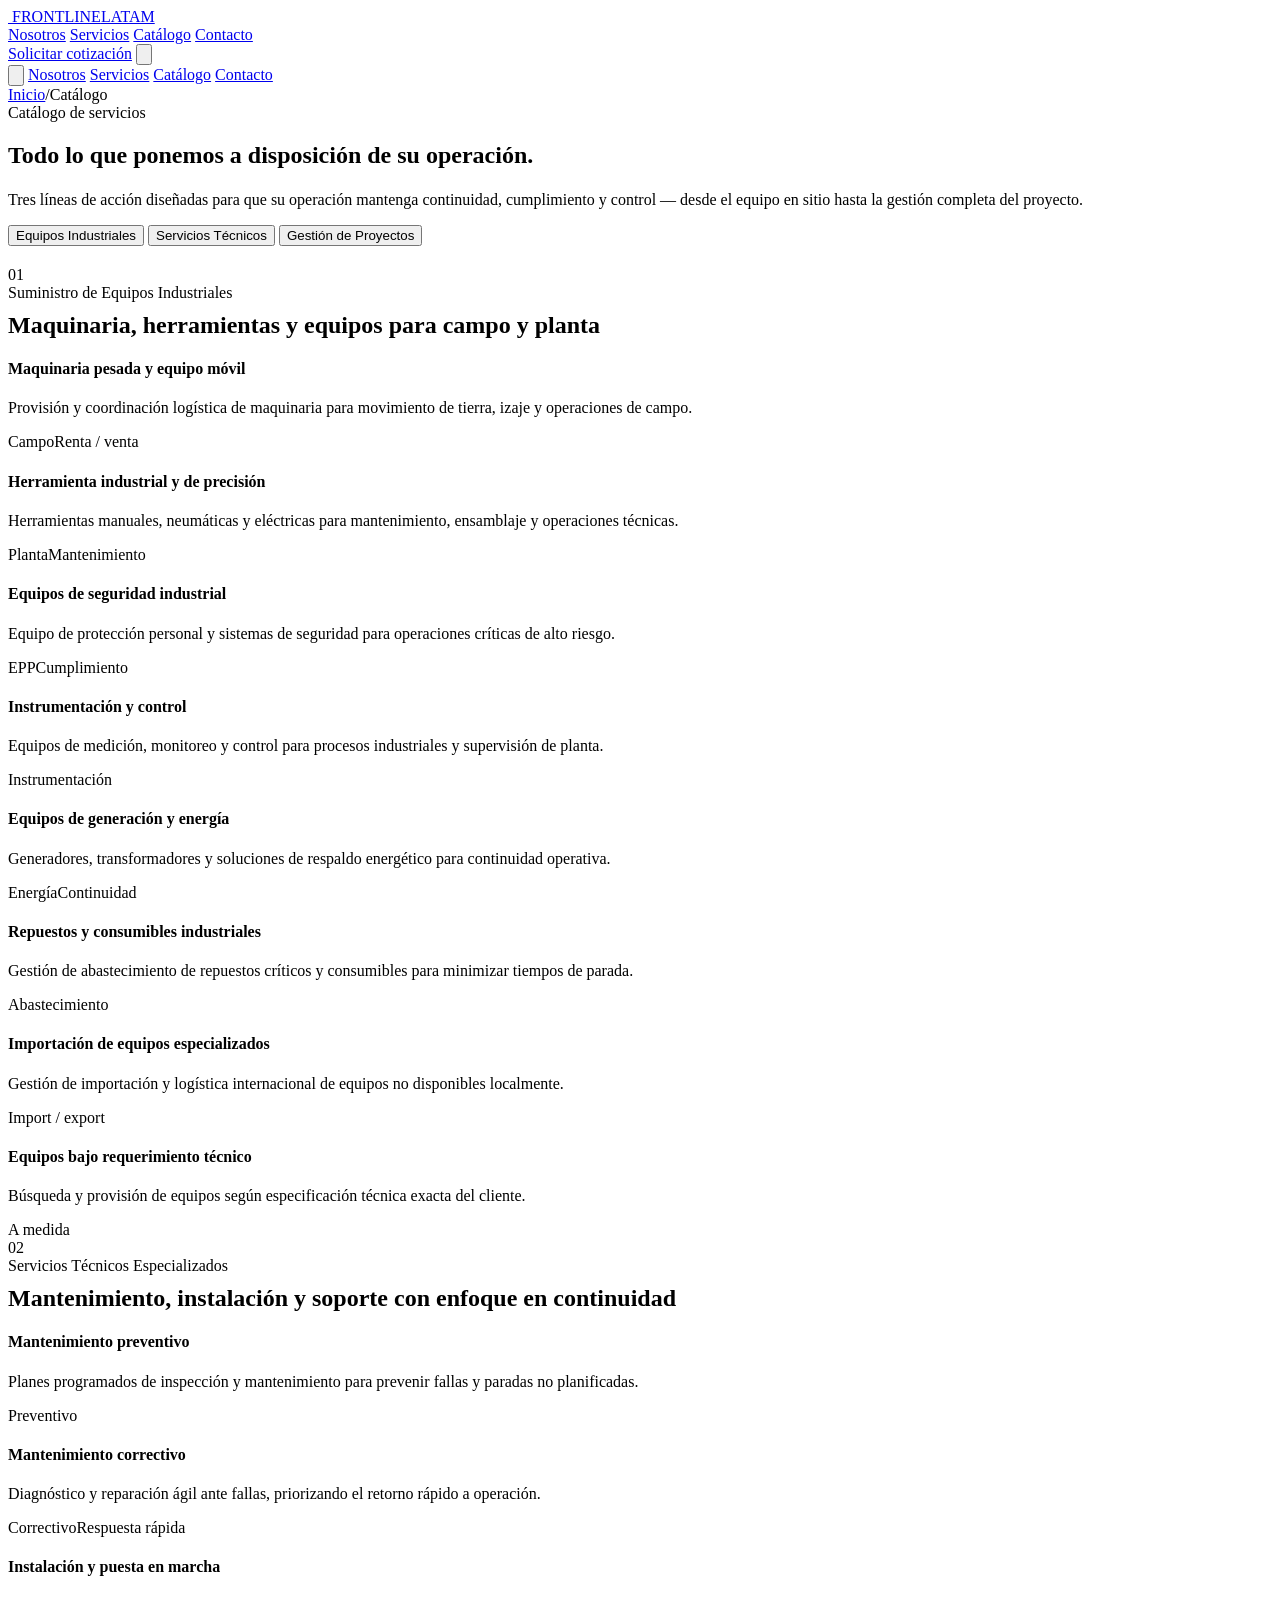
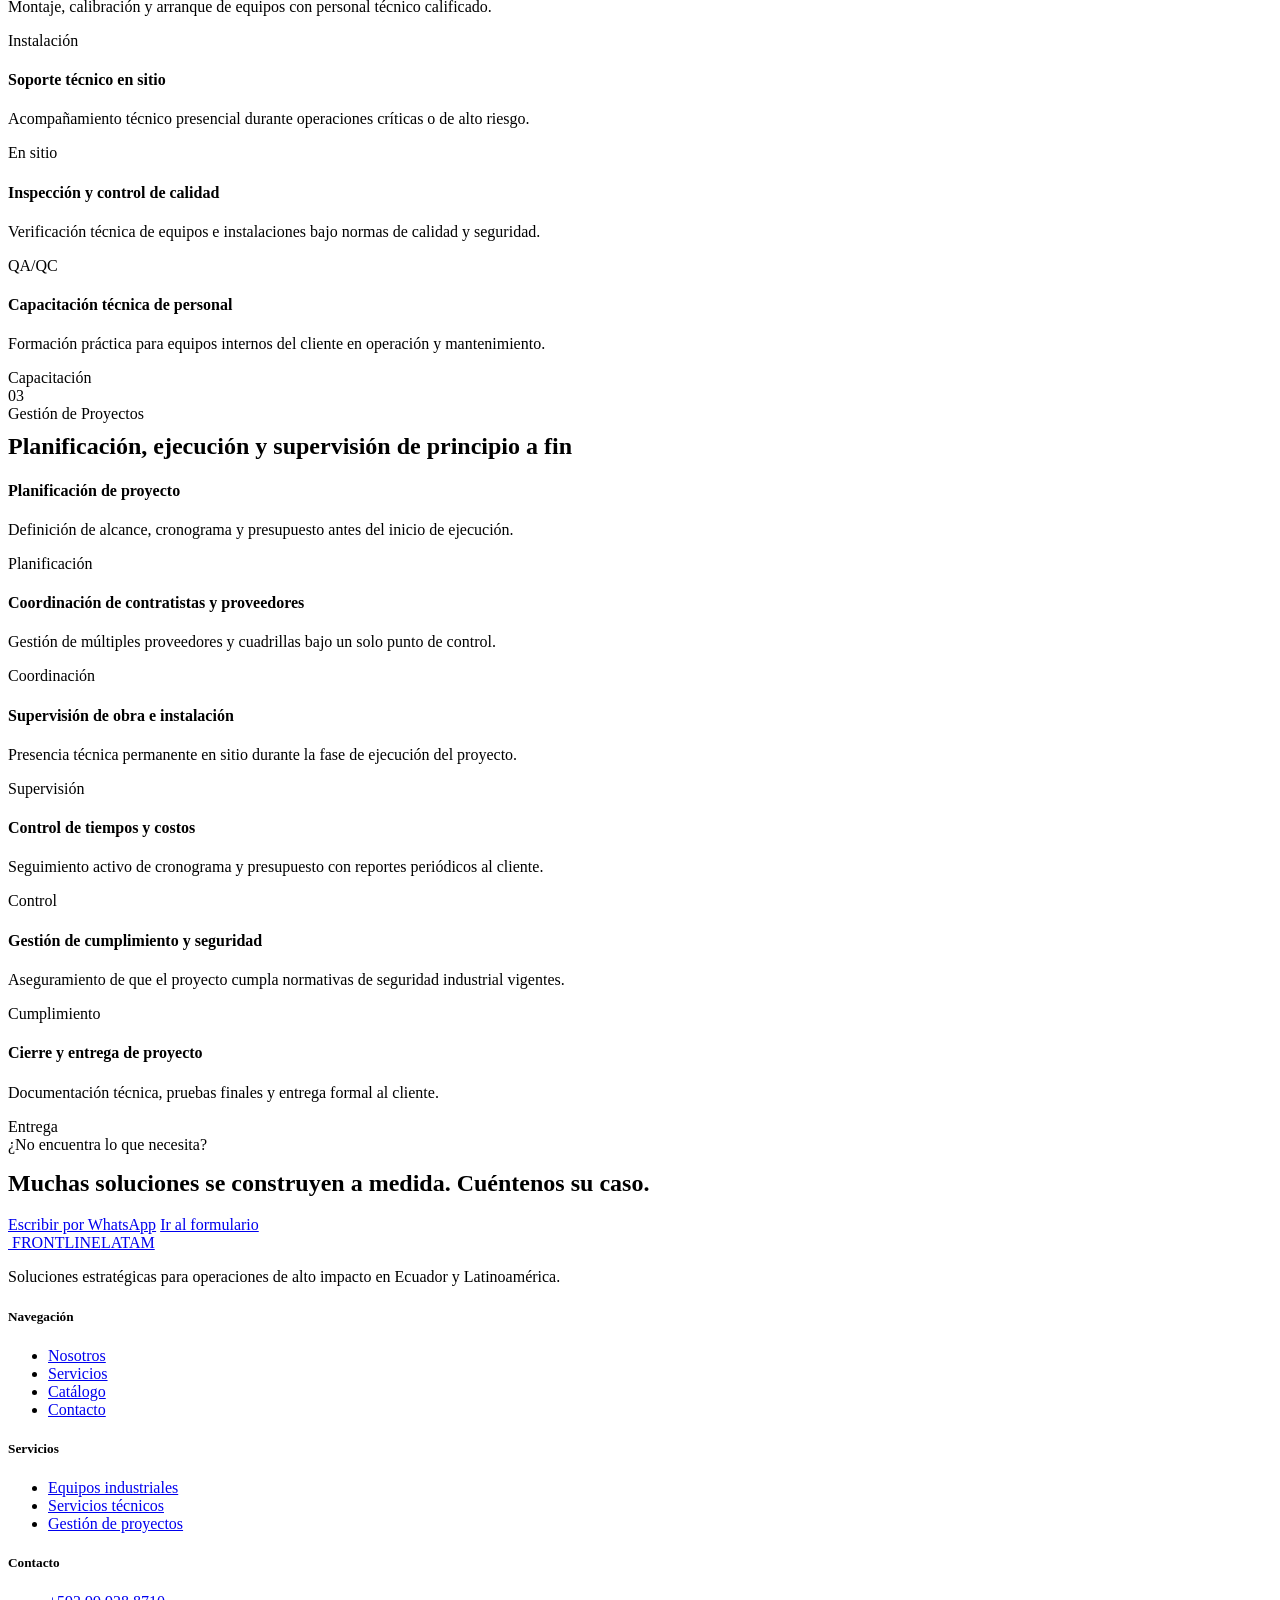
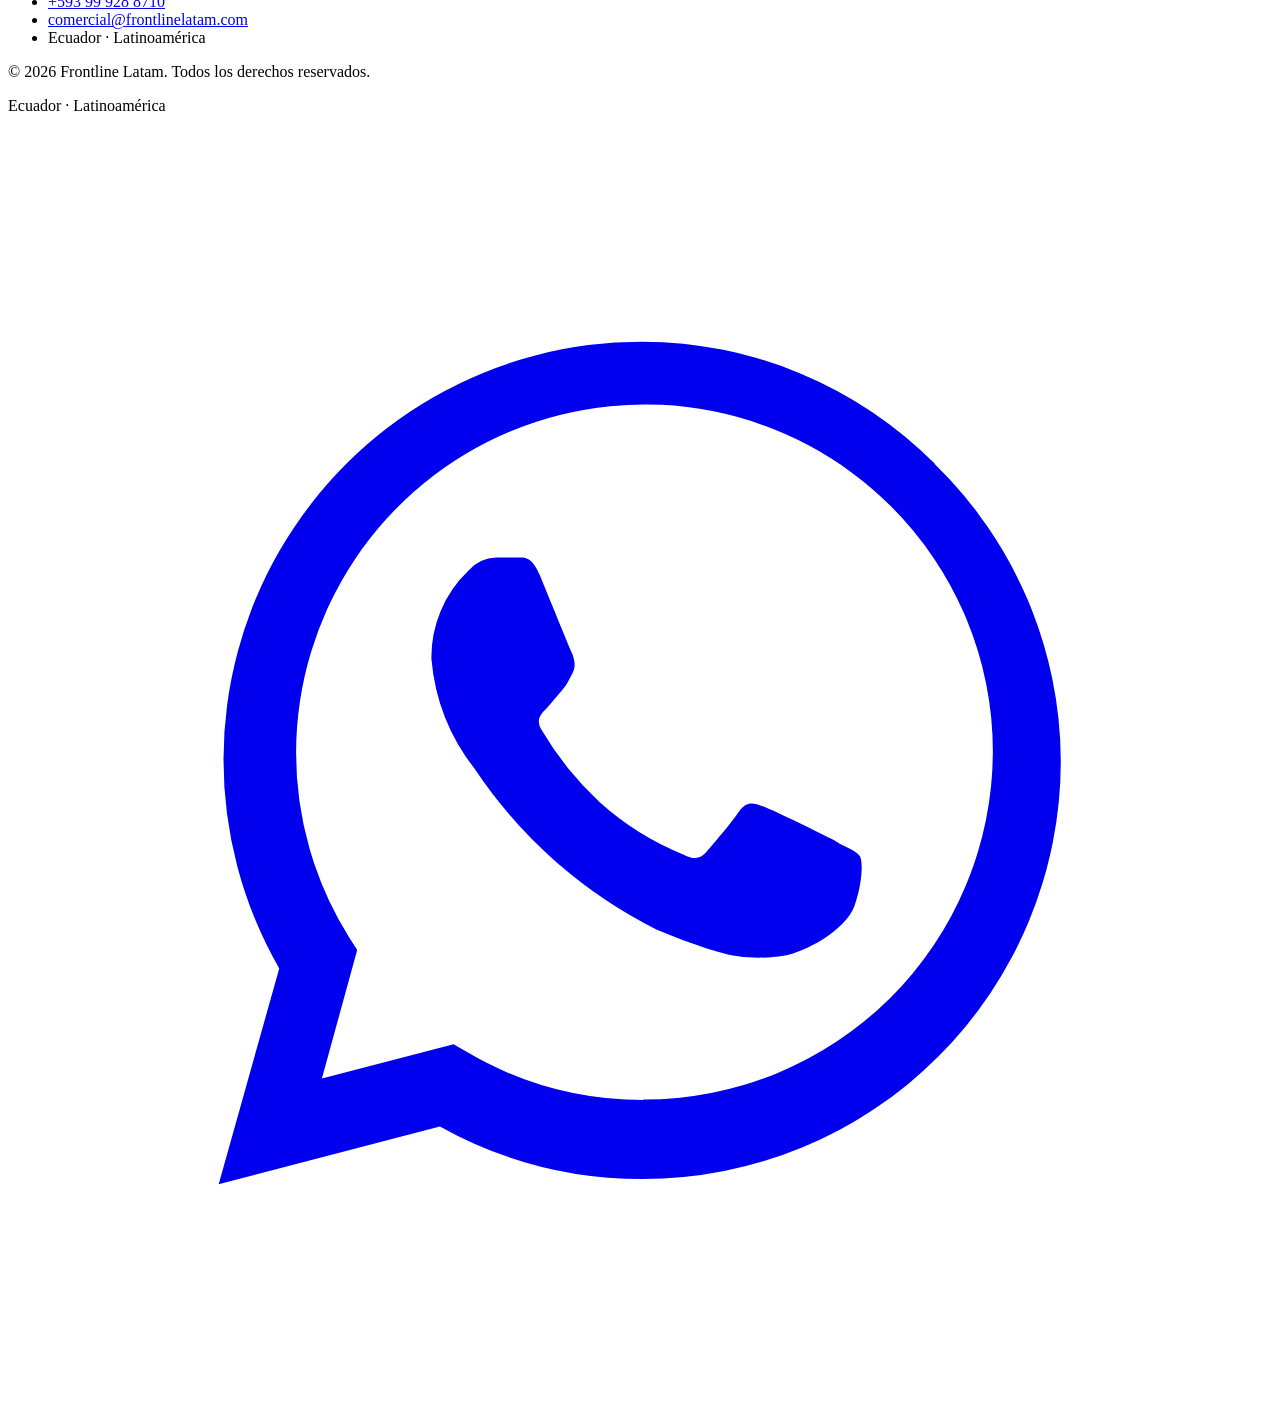
==== catalogo.html @ fc051967 "Add files via upload" ====
<!DOCTYPE html>
<html lang="es">
<head>
<meta charset="UTF-8">
<meta name="viewport" content="width=device-width, initial-scale=1.0">
<title>Catálogo de Servicios | Frontline Latam</title>
<meta name="description" content="Catálogo completo de Frontline Latam: suministro de equipos industriales, servicios técnicos especializados y gestión de proyectos en Ecuador y Latinoamérica.">
<link rel="icon" type="image/png" sizes="32x32" href="assets/favicon-32.png">
<link rel="icon" type="image/png" sizes="192x192" href="assets/favicon-192.png">
<link rel="apple-touch-icon" href="assets/favicon-180.png">
<link rel="stylesheet" href="css/style.css">
</head>
<body>

<!-- Header -->
<header class="site-header">
  <div class="container">
    <a href="index.html" class="brand">
      <img src="assets/icon-transparent.png" alt="">
      <span class="brand-text"><span class="b-gold">FRONTLINE</span><span class="b-white">LATAM</span></span>
    </a>
    <nav class="main-nav">
      <a href="index.html#nosotros">Nosotros</a>
      <a href="index.html#servicios">Servicios</a>
      <a href="catalogo.html" class="active">Catálogo</a>
      <a href="index.html#contacto">Contacto</a>
    </nav>
    <div class="nav-actions">
      <a href="index.html#contacto" class="btn btn-primary btn-sm">Solicitar cotización</a>
      <button class="nav-toggle" aria-label="Abrir menú">
        <svg viewBox="0 0 24 24" fill="none" stroke="currentColor" stroke-width="2"><path d="M4 6h16M4 12h16M4 18h16"/></svg>
      </button>
    </div>
  </div>
</header>

<div class="mobile-nav">
  <button class="mobile-nav-close" aria-label="Cerrar menú">
    <svg viewBox="0 0 24 24" fill="none" stroke="currentColor" stroke-width="2"><path d="M6 6l12 12M18 6L6 18"/></svg>
  </button>
  <a href="index.html#nosotros">Nosotros</a>
  <a href="index.html#servicios">Servicios</a>
  <a href="catalogo.html">Catálogo</a>
  <a href="index.html#contacto">Contacto</a>
</div>

<!-- Page header -->
<section class="page-header">
  <div class="container">
    <div class="breadcrumb"><a href="index.html">Inicio</a><span>/</span><span>Catálogo</span></div>
    <span class="eyebrow">Catálogo de servicios</span>
    <h1>Todo lo que ponemos a disposición de su operación.</h1>
    <p class="lede" style="margin-top:22px;">Tres líneas de acción diseñadas para que su operación mantenga continuidad, cumplimiento y control — desde el equipo en sitio hasta la gestión completa del proyecto.</p>
  </div>
</section>

<div class="container">
  <div class="filter-bar">
    <button class="filter-chip active" data-target="#equipos">Equipos Industriales</button>
    <button class="filter-chip" data-target="#servicios-tecnicos">Servicios Técnicos</button>
    <button class="filter-chip" data-target="#proyectos">Gestión de Proyectos</button>
  </div>
</div>

<!-- Equipos -->
<section class="section" id="equipos" style="padding-top:20px;">
  <div class="container">
    <div class="catalogue-block">
      <div class="catalogue-block-head reveal">
        <span class="cb-num">01</span>
        <div>
          <span class="eyebrow">Suministro de Equipos Industriales</span>
          <h2 style="margin-top:10px;">Maquinaria, herramientas y equipos para campo y planta</h2>
        </div>
      </div>

      <div class="catalogue-grid reveal">
        <div class="cat-item">
          <h4>Maquinaria pesada y equipo móvil</h4>
          <p>Provisión y coordinación logística de maquinaria para movimiento de tierra, izaje y operaciones de campo.</p>
          <div class="tags"><span class="tag">Campo</span><span class="tag">Renta / venta</span></div>
        </div>
        <div class="cat-item">
          <h4>Herramienta industrial y de precisión</h4>
          <p>Herramientas manuales, neumáticas y eléctricas para mantenimiento, ensamblaje y operaciones técnicas.</p>
          <div class="tags"><span class="tag">Planta</span><span class="tag">Mantenimiento</span></div>
        </div>
        <div class="cat-item">
          <h4>Equipos de seguridad industrial</h4>
          <p>Equipo de protección personal y sistemas de seguridad para operaciones críticas de alto riesgo.</p>
          <div class="tags"><span class="tag">EPP</span><span class="tag">Cumplimiento</span></div>
        </div>
        <div class="cat-item">
          <h4>Instrumentación y control</h4>
          <p>Equipos de medición, monitoreo y control para procesos industriales y supervisión de planta.</p>
          <div class="tags"><span class="tag">Instrumentación</span></div>
        </div>
        <div class="cat-item">
          <h4>Equipos de generación y energía</h4>
          <p>Generadores, transformadores y soluciones de respaldo energético para continuidad operativa.</p>
          <div class="tags"><span class="tag">Energía</span><span class="tag">Continuidad</span></div>
        </div>
        <div class="cat-item">
          <h4>Repuestos y consumibles industriales</h4>
          <p>Gestión de abastecimiento de repuestos críticos y consumibles para minimizar tiempos de parada.</p>
          <div class="tags"><span class="tag">Abastecimiento</span></div>
        </div>
        <div class="cat-item">
          <h4>Importación de equipos especializados</h4>
          <p>Gestión de importación y logística internacional de equipos no disponibles localmente.</p>
          <div class="tags"><span class="tag">Import / export</span></div>
        </div>
        <div class="cat-item">
          <h4>Equipos bajo requerimiento técnico</h4>
          <p>Búsqueda y provisión de equipos según especificación técnica exacta del cliente.</p>
          <div class="tags"><span class="tag">A medida</span></div>
        </div>
      </div>
    </div>

    <!-- Servicios técnicos -->
    <div class="catalogue-block" id="servicios-tecnicos">
      <div class="catalogue-block-head reveal">
        <span class="cb-num">02</span>
        <div>
          <span class="eyebrow">Servicios Técnicos Especializados</span>
          <h2 style="margin-top:10px;">Mantenimiento, instalación y soporte con enfoque en continuidad</h2>
        </div>
      </div>

      <div class="catalogue-grid reveal">
        <div class="cat-item">
          <h4>Mantenimiento preventivo</h4>
          <p>Planes programados de inspección y mantenimiento para prevenir fallas y paradas no planificadas.</p>
          <div class="tags"><span class="tag">Preventivo</span></div>
        </div>
        <div class="cat-item">
          <h4>Mantenimiento correctivo</h4>
          <p>Diagnóstico y reparación ágil ante fallas, priorizando el retorno rápido a operación.</p>
          <div class="tags"><span class="tag">Correctivo</span><span class="tag">Respuesta rápida</span></div>
        </div>
        <div class="cat-item">
          <h4>Instalación y puesta en marcha</h4>
          <p>Montaje, calibración y arranque de equipos con personal técnico calificado.</p>
          <div class="tags"><span class="tag">Instalación</span></div>
        </div>
        <div class="cat-item">
          <h4>Soporte técnico en sitio</h4>
          <p>Acompañamiento técnico presencial durante operaciones críticas o de alto riesgo.</p>
          <div class="tags"><span class="tag">En sitio</span></div>
        </div>
        <div class="cat-item">
          <h4>Inspección y control de calidad</h4>
          <p>Verificación técnica de equipos e instalaciones bajo normas de calidad y seguridad.</p>
          <div class="tags"><span class="tag">QA/QC</span></div>
        </div>
        <div class="cat-item">
          <h4>Capacitación técnica de personal</h4>
          <p>Formación práctica para equipos internos del cliente en operación y mantenimiento.</p>
          <div class="tags"><span class="tag">Capacitación</span></div>
        </div>
      </div>
    </div>

    <!-- Gestión de proyectos -->
    <div class="catalogue-block" id="proyectos">
      <div class="catalogue-block-head reveal">
        <span class="cb-num">03</span>
        <div>
          <span class="eyebrow">Gestión de Proyectos</span>
          <h2 style="margin-top:10px;">Planificación, ejecución y supervisión de principio a fin</h2>
        </div>
      </div>

      <div class="catalogue-grid reveal">
        <div class="cat-item">
          <h4>Planificación de proyecto</h4>
          <p>Definición de alcance, cronograma y presupuesto antes del inicio de ejecución.</p>
          <div class="tags"><span class="tag">Planificación</span></div>
        </div>
        <div class="cat-item">
          <h4>Coordinación de contratistas y proveedores</h4>
          <p>Gestión de múltiples proveedores y cuadrillas bajo un solo punto de control.</p>
          <div class="tags"><span class="tag">Coordinación</span></div>
        </div>
        <div class="cat-item">
          <h4>Supervisión de obra e instalación</h4>
          <p>Presencia técnica permanente en sitio durante la fase de ejecución del proyecto.</p>
          <div class="tags"><span class="tag">Supervisión</span></div>
        </div>
        <div class="cat-item">
          <h4>Control de tiempos y costos</h4>
          <p>Seguimiento activo de cronograma y presupuesto con reportes periódicos al cliente.</p>
          <div class="tags"><span class="tag">Control</span></div>
        </div>
        <div class="cat-item">
          <h4>Gestión de cumplimiento y seguridad</h4>
          <p>Aseguramiento de que el proyecto cumpla normativas de seguridad industrial vigentes.</p>
          <div class="tags"><span class="tag">Cumplimiento</span></div>
        </div>
        <div class="cat-item">
          <h4>Cierre y entrega de proyecto</h4>
          <p>Documentación técnica, pruebas finales y entrega formal al cliente.</p>
          <div class="tags"><span class="tag">Entrega</span></div>
        </div>
      </div>
    </div>

  </div>
</section>

<!-- CTA band -->
<section class="cta-band">
  <div class="container cta-band-inner reveal">
    <div>
      <span class="eyebrow">¿No encuentra lo que necesita?</span>
      <h2 style="margin-top:16px;">Muchas soluciones se construyen a medida. Cuéntenos su caso.</h2>
    </div>
    <div class="cta-actions">
      <a href="https://wa.me/593999288710" target="_blank" class="btn btn-primary">Escribir por WhatsApp</a>
      <a href="index.html#contacto" class="btn btn-ghost">Ir al formulario</a>
    </div>
  </div>
</section>

<!-- Footer -->
<footer class="site-footer">
  <div class="container">
    <div class="footer-top">
      <div class="footer-brand">
        <a href="index.html" class="brand">
          <img src="assets/icon-transparent.png" alt="">
          <span class="brand-text"><span class="b-gold">FRONTLINE</span><span class="b-white">LATAM</span></span>
        </a>
        <p>Soluciones estratégicas para operaciones de alto impacto en Ecuador y Latinoamérica.</p>
      </div>
      <div class="footer-col">
        <h5>Navegación</h5>
        <ul>
          <li><a href="index.html#nosotros">Nosotros</a></li>
          <li><a href="index.html#servicios">Servicios</a></li>
          <li><a href="catalogo.html">Catálogo</a></li>
          <li><a href="index.html#contacto">Contacto</a></li>
        </ul>
      </div>
      <div class="footer-col">
        <h5>Servicios</h5>
        <ul>
          <li><a href="catalogo.html#equipos">Equipos industriales</a></li>
          <li><a href="catalogo.html#servicios-tecnicos">Servicios técnicos</a></li>
          <li><a href="catalogo.html#proyectos">Gestión de proyectos</a></li>
        </ul>
      </div>
      <div class="footer-col">
        <h5>Contacto</h5>
        <ul>
          <li><a href="https://wa.me/593999288710" target="_blank">+593 99 928 8710</a></li>
          <li><a href="mailto:comercial@frontlinelatam.com">comercial@frontlinelatam.com</a></li>
          <li><span style="color:var(--ink-mute)">Ecuador · Latinoamérica</span></li>
        </ul>
      </div>
    </div>
    <div class="footer-bottom">
      <p>© <span id="year"></span> Frontline Latam. Todos los derechos reservados.</p>
      <p>Ecuador · Latinoamérica</p>
    </div>
  </div>
</footer>

<a href="https://wa.me/593999288710" target="_blank" class="wa-float" aria-label="Escribir por WhatsApp">
  <svg viewBox="0 0 24 24" fill="currentColor"><path d="M17.6 6.32A7.85 7.85 0 0012.05 4a7.94 7.94 0 00-6.9 11.9L4 20l4.2-1.1a7.9 7.9 0 003.85 1h0a7.94 7.94 0 007.94-7.94 7.9 7.9 0 00-2.4-5.64zM12.06 18.4h0a6.6 6.6 0 01-3.36-.92l-.24-.14-2.5.65.67-2.44-.16-.25a6.6 6.6 0 01-1-3.5 6.62 6.62 0 0111.29-4.68 6.58 6.58 0 011.94 4.67 6.62 6.62 0 01-6.64 6.6zm3.62-4.94c-.2-.1-1.17-.58-1.35-.64-.18-.07-.31-.1-.45.1-.13.2-.51.64-.62.77-.11.13-.23.15-.43.05a5.4 5.4 0 01-1.6-1 6 6 0 01-1.1-1.37c-.12-.2 0-.31.09-.4.09-.1.2-.23.3-.35.1-.12.13-.2.2-.33.07-.13.03-.25 0-.35-.05-.1-.45-1.09-.62-1.5-.16-.4-.33-.34-.45-.34h-.38a.74.74 0 00-.53.25 2.26 2.26 0 00-.7 1.68 3.93 3.93 0 00.82 2.08 9 9 0 003.45 3.05c.48.2.86.33 1.15.42.48.15.92.13 1.27.08.39-.06 1.17-.48 1.34-.94.16-.46.16-.85.11-.94-.05-.09-.18-.14-.38-.24z"/></svg>
</a>

<script src="js/main.js"></script>
<script>document.getElementById('year').textContent = new Date().getFullYear();</script>
</body>
</html>
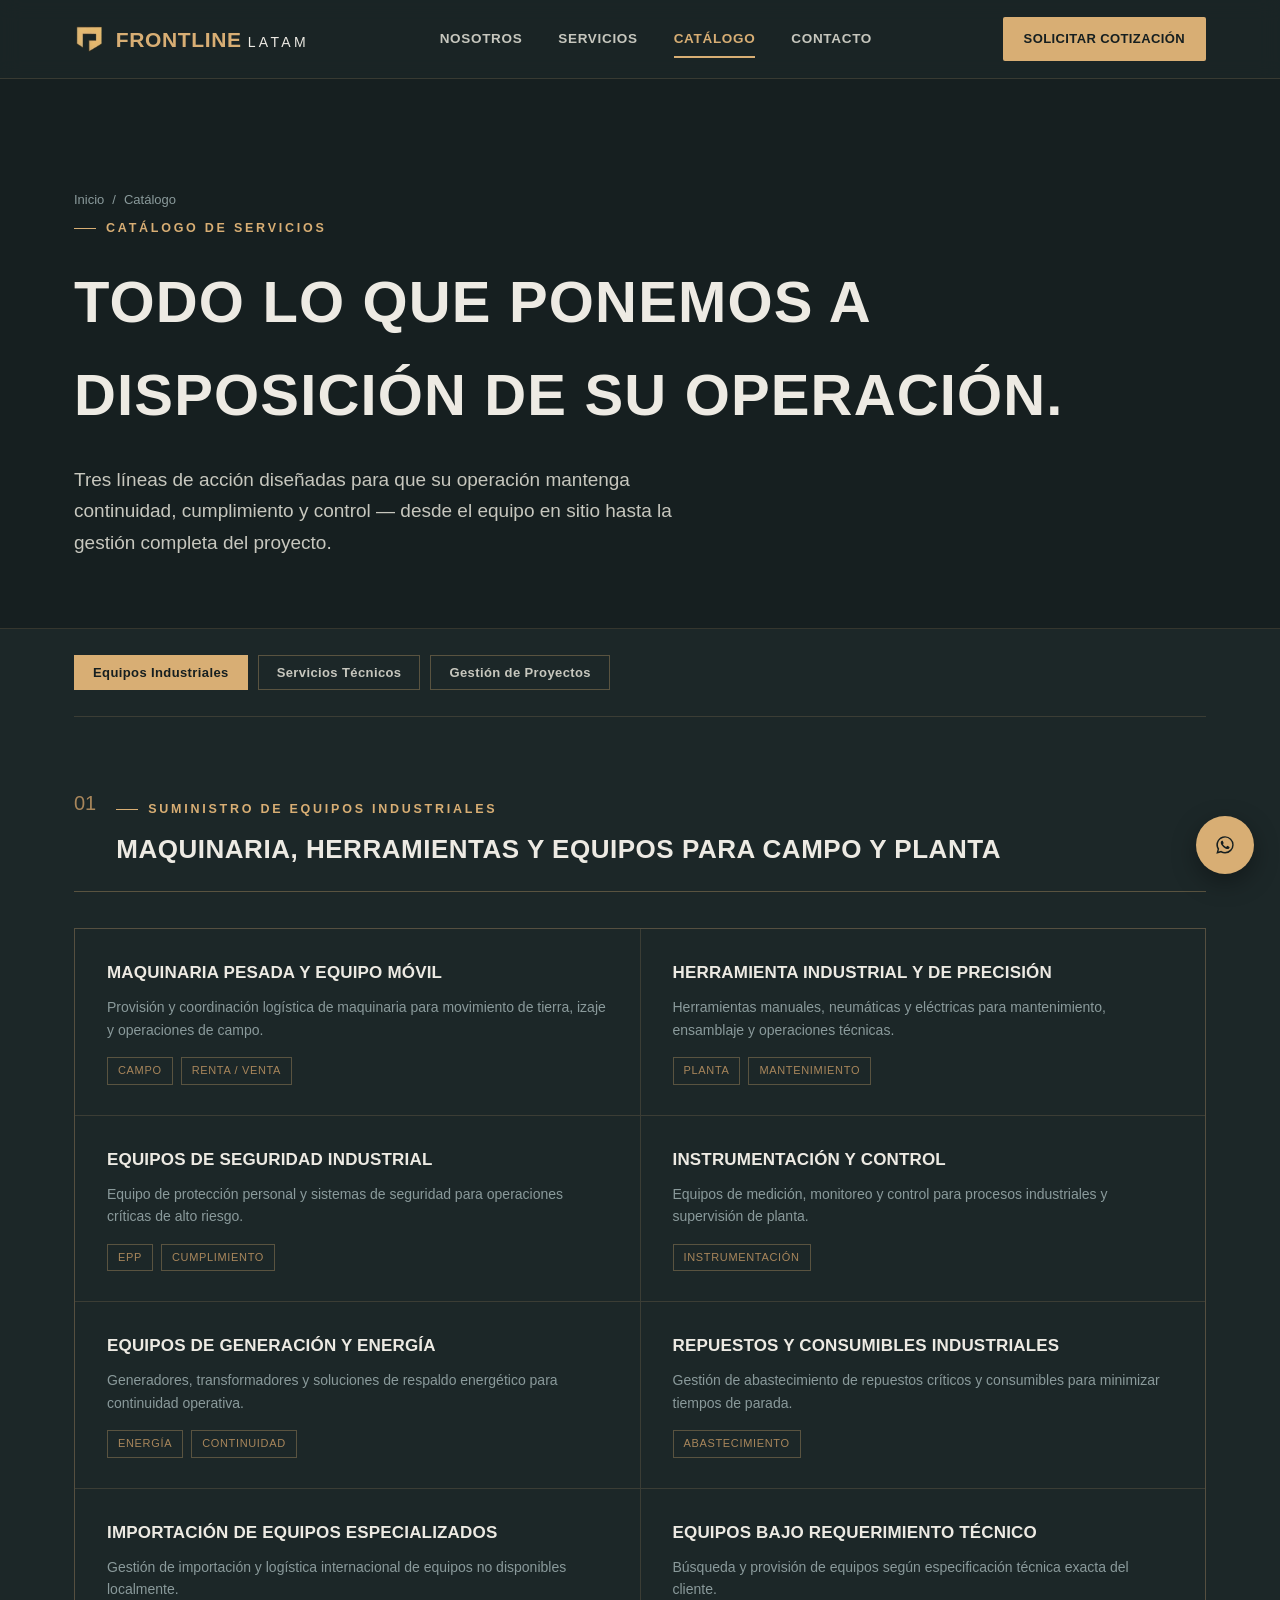
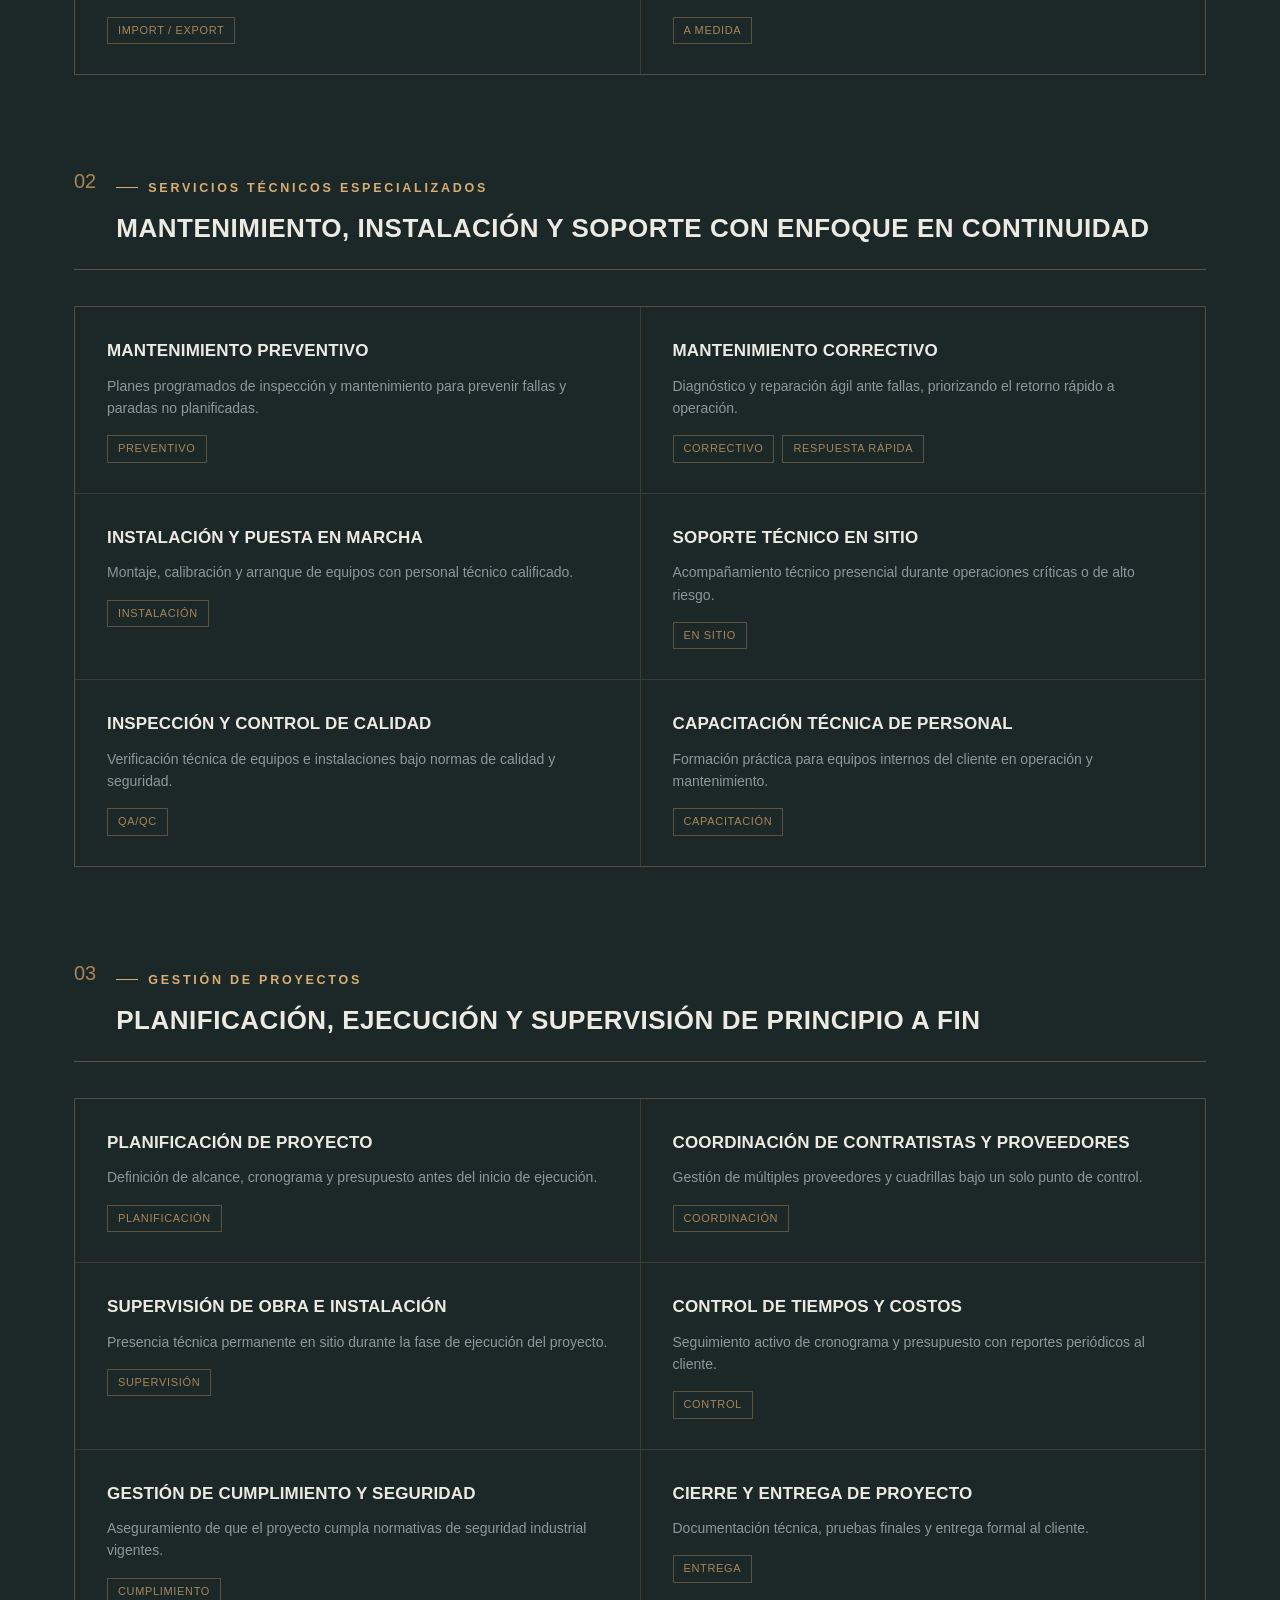
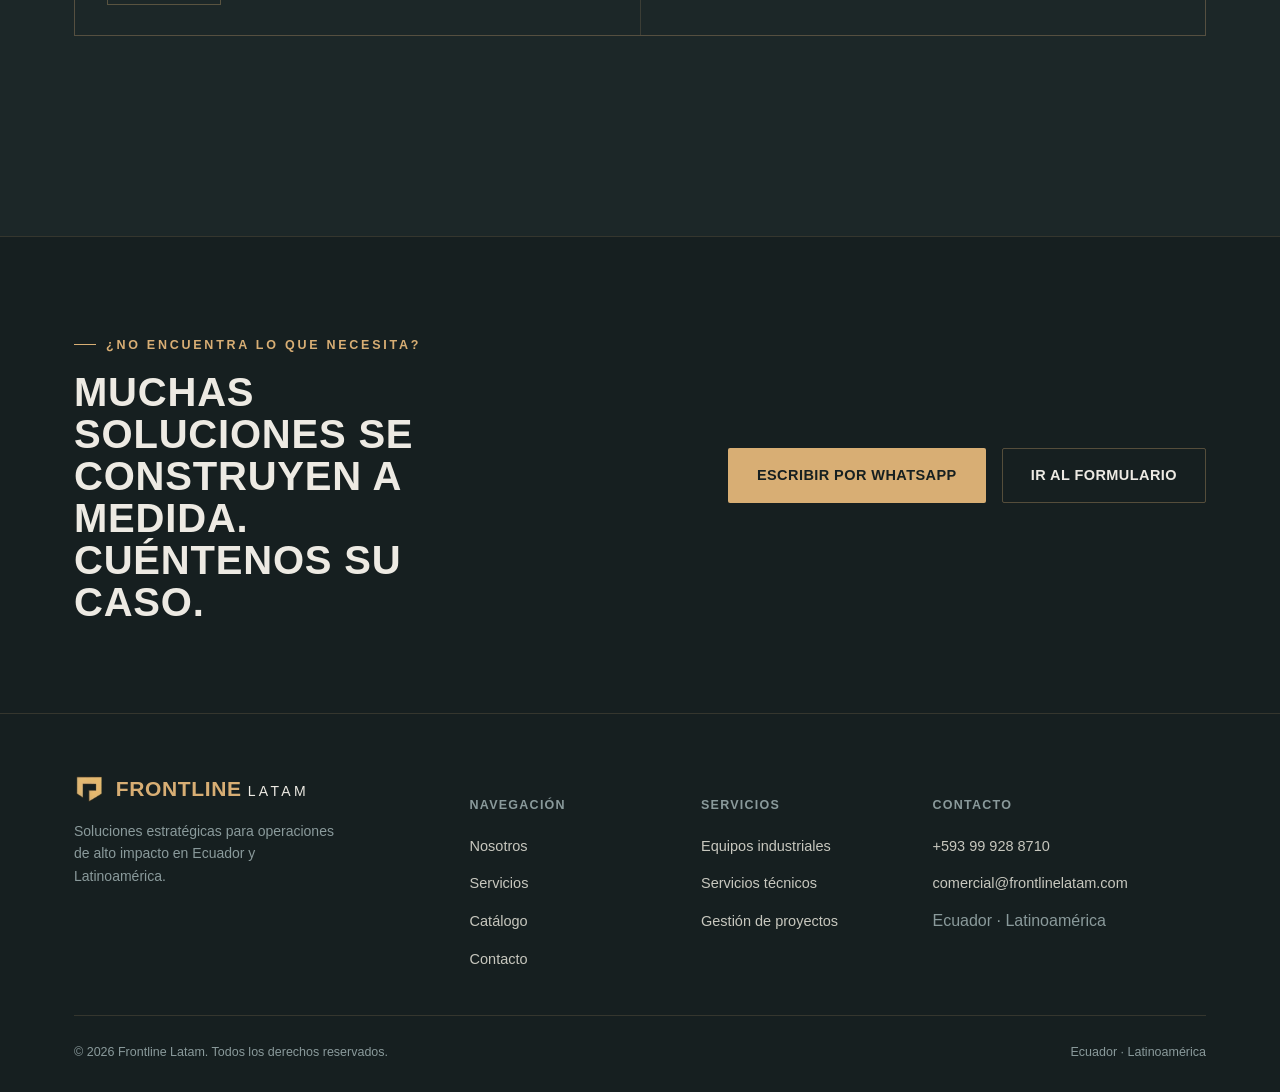
==== commit d4b8af56: "Add files via upload" ====
--- a/catalogo.html
+++ b/catalogo.html
@@ -211,6 +211,22 @@
 
 <!-- CTA band -->
 <section class="cta-band">
+  <svg class="cta-band-bg" viewBox="0 0 1200 300" xmlns="http://www.w3.org/2000/svg" preserveAspectRatio="xMidYMid slice">
+    <g stroke="#D8AE74" stroke-width="1.6" fill="none" stroke-linecap="round" stroke-linejoin="round">
+      <g transform="translate(1080,70) scale(1.3)">
+        <path d="M0 -38 L33 -19 L33 19 L0 38 L-33 19 L-33 -19 Z"/>
+        <circle r="13"/>
+      </g>
+      <g transform="translate(120,230) scale(1.1)">
+        <circle r="30"/>
+        <circle r="10" fill="#D8AE74" stroke="none"/>
+        <rect x="-5" y="-40" width="10" height="14"/>
+        <rect x="-5" y="26" width="10" height="14"/>
+        <rect x="-40" y="-5" width="14" height="10"/>
+        <rect x="26" y="-5" width="14" height="10"/>
+      </g>
+    </g>
+  </svg>
   <div class="container cta-band-inner reveal">
     <div>
       <span class="eyebrow">¿No encuentra lo que necesita?</span>
--- a/css/style.css
+++ b/css/style.css
@@ -0,0 +1,833 @@
+/* ==========================================================================
+   FRONTLINE LATAM — Design tokens
+   ========================================================================== */
+
+@import url('https://fonts.googleapis.com/css2?family=Barlow+Condensed:wght@500;600;700&family=Inter:wght@400;500;600;700&display=swap');
+
+:root {
+  /* Color: derived from the brand logo (petrol green + gold) */
+  --bg-deepest:   #161F20;
+  --bg-base:      #1C2728;
+  --bg-elevated:  #253335;
+  --bg-elevated-2:#2E3F41;
+  --line:         rgba(216, 174, 116, 0.16);
+  --line-strong:  rgba(216, 174, 116, 0.32);
+
+  --gold:         #D8AE74;
+  --gold-bright:  #E8C793;
+  --gold-dim:     #A8865B;
+
+  --ink:          #EDEAE3;
+  --ink-soft:     #C7C7BE;
+  --ink-mute:     #8A9A9B;
+
+  --ok:           #7A9B7E;
+
+  /* Type */
+  --font-display: 'Barlow Condensed', sans-serif;
+  --font-body:    'Inter', sans-serif;
+
+  /* Layout */
+  --container: 1180px;
+  --gutter: 24px;
+  --radius: 2px;
+}
+
+* { box-sizing: border-box; }
+html { scroll-behavior: smooth; }
+
+@media (prefers-reduced-motion: reduce) {
+  html { scroll-behavior: auto; }
+  *, *::before, *::after {
+    animation-duration: 0.01ms !important;
+    animation-iteration-count: 1 !important;
+    transition-duration: 0.01ms !important;
+    scroll-behavior: auto !important;
+  }
+}
+
+body {
+  margin: 0;
+  background: var(--bg-base);
+  color: var(--ink);
+  font-family: var(--font-body);
+  font-size: 16px;
+  line-height: 1.6;
+  -webkit-font-smoothing: antialiased;
+}
+
+a { color: inherit; text-decoration: none; }
+
+img { max-width: 100%; display: block; }
+
+.container {
+  max-width: var(--container);
+  margin: 0 auto;
+  padding: 0 var(--gutter);
+}
+
+/* Typography ------------------------------------------------------------- */
+
+h1, h2, h3, h4 {
+  font-family: var(--font-display);
+  font-weight: 600;
+  text-transform: uppercase;
+  letter-spacing: 0.02em;
+  margin: 0;
+  color: var(--ink);
+}
+
+.eyebrow {
+  font-family: var(--font-body);
+  font-weight: 600;
+  font-size: 12.5px;
+  letter-spacing: 0.22em;
+  text-transform: uppercase;
+  color: var(--gold);
+  display: inline-flex;
+  align-items: center;
+  gap: 10px;
+}
+
+.eyebrow::before {
+  content: '';
+  width: 22px;
+  height: 1px;
+  background: var(--gold);
+  display: inline-block;
+}
+
+p { margin: 0; }
+
+.lede {
+  font-size: 19px;
+  line-height: 1.65;
+  color: var(--ink-soft);
+  max-width: 62ch;
+}
+
+/* Buttons ------------------------------------------------------------------ */
+
+.btn {
+  display: inline-flex;
+  align-items: center;
+  gap: 10px;
+  padding: 15px 28px;
+  font-family: var(--font-body);
+  font-weight: 600;
+  font-size: 14.5px;
+  letter-spacing: 0.03em;
+  text-transform: uppercase;
+  border-radius: var(--radius);
+  border: 1px solid transparent;
+  cursor: pointer;
+  transition: transform 0.18s ease, background 0.18s ease, border-color 0.18s ease, color 0.18s ease;
+  white-space: nowrap;
+}
+
+.btn:active { transform: translateY(1px); }
+
+.btn-primary {
+  background: var(--gold);
+  color: var(--bg-deepest);
+}
+.btn-primary:hover { background: var(--gold-bright); }
+
+.btn-ghost {
+  background: transparent;
+  border-color: var(--line-strong);
+  color: var(--ink);
+}
+.btn-ghost:hover { border-color: var(--gold); color: var(--gold); }
+
+.btn-sm { padding: 11px 20px; font-size: 13px; }
+
+/* Header ------------------------------------------------------------------- */
+
+.site-header {
+  position: fixed;
+  top: 0; left: 0; right: 0;
+  z-index: 100;
+  background: rgba(28, 39, 40, 0.82);
+  backdrop-filter: blur(10px);
+  -webkit-backdrop-filter: blur(10px);
+  border-bottom: 1px solid var(--line);
+  transition: background 0.25s ease;
+}
+
+.site-header .container {
+  display: flex;
+  align-items: center;
+  justify-content: space-between;
+  height: 78px;
+}
+
+.brand {
+  display: flex;
+  align-items: center;
+  gap: 12px;
+}
+
+.brand img { height: 30px; width: auto; }
+
+.brand .brand-text {
+  font-family: var(--font-display);
+  font-weight: 600;
+  font-size: 21px;
+  letter-spacing: 0.03em;
+  line-height: 1;
+}
+.brand .brand-text .b-gold { color: var(--gold); }
+.brand .brand-text .b-white {
+  color: var(--ink);
+  font-size: 14px;
+  letter-spacing: 0.24em;
+  margin-left: 6px;
+  font-family: var(--font-body);
+  font-weight: 500;
+}
+
+.main-nav {
+  display: flex;
+  align-items: center;
+  gap: 36px;
+}
+
+.main-nav a {
+  font-size: 13.5px;
+  font-weight: 600;
+  letter-spacing: 0.05em;
+  text-transform: uppercase;
+  color: var(--ink-soft);
+  position: relative;
+  padding: 6px 0;
+  transition: color 0.18s ease;
+}
+.main-nav a:hover, .main-nav a.active { color: var(--gold); }
+.main-nav a.active::after {
+  content:'';
+  position: absolute;
+  left: 0; right: 0; bottom: -2px;
+  height: 2px;
+  background: var(--gold);
+}
+
+.nav-actions { display: flex; align-items: center; gap: 14px; }
+
+.nav-toggle {
+  display: none;
+  background: none;
+  border: 1px solid var(--line-strong);
+  color: var(--ink);
+  width: 42px; height: 42px;
+  align-items: center;
+  justify-content: center;
+  cursor: pointer;
+}
+.nav-toggle svg { width: 18px; height: 18px; }
+
+/* Hero ----------------------------------------------------------------------- */
+
+.hero {
+  position: relative;
+  padding: 190px 0 120px;
+  overflow: hidden;
+  background: var(--bg-deepest);
+  border-bottom: 1px solid var(--line);
+}
+
+.hero-grid-bg {
+  position: absolute;
+  inset: 0;
+  opacity: 0.55;
+  pointer-events: none;
+}
+
+.hero-shield {
+  position: absolute;
+  top: 50%;
+  right: -60px;
+  width: 420px;
+  height: auto;
+  opacity: 0.1;
+  pointer-events: none;
+  z-index: 1;
+  transform: translateY(-50%) rotate(0deg);
+  will-change: transform;
+}
+
+@media (max-width: 980px) {
+  .hero-shield { width: 260px; right: -80px; opacity: 0.08; }
+}
+
+.hero-content {
+  position: relative;
+  z-index: 2;
+  display: grid;
+  grid-template-columns: 1.15fr 0.85fr;
+  gap: 60px;
+  align-items: end;
+}
+
+.hero h1 {
+  font-size: clamp(42px, 6vw, 76px);
+  line-height: 0.98;
+  margin: 22px 0 26px;
+  max-width: 14ch;
+}
+.hero h1 .accent { color: var(--gold); }
+
+.hero-panel {
+  border-left: 1px solid var(--line-strong);
+  padding-left: 32px;
+}
+
+.hero-stats {
+  display: grid;
+  gap: 22px;
+  margin-top: 8px;
+}
+.hero-stat {
+  display: flex;
+  align-items: baseline;
+  gap: 14px;
+  padding-bottom: 18px;
+  border-bottom: 1px solid var(--line);
+}
+.hero-stat:last-child { border-bottom: none; padding-bottom: 0; }
+.hero-stat .num {
+  font-family: var(--font-display);
+  font-size: 32px;
+  color: var(--gold);
+  min-width: 68px;
+}
+.hero-stat .label {
+  font-size: 13.5px;
+  color: var(--ink-mute);
+  line-height: 1.4;
+}
+
+.hero-cta {
+  margin-top: 44px;
+  display: flex;
+  gap: 16px;
+  flex-wrap: wrap;
+}
+
+.hero-tagline {
+  margin-top: 40px;
+  font-size: 14px;
+  color: var(--ink-mute);
+  letter-spacing: 0.02em;
+  border-top: 1px solid var(--line);
+  padding-top: 22px;
+}
+
+/* Marquee coverage bar ------------------------------------------------------- */
+
+.coverage-bar {
+  background: var(--bg-elevated);
+  border-bottom: 1px solid var(--line);
+  padding: 16px 0;
+  overflow: hidden;
+}
+.coverage-track {
+  display: flex;
+  gap: 48px;
+  white-space: nowrap;
+  animation: scrollTrack 32s linear infinite;
+  width: max-content;
+}
+@keyframes scrollTrack {
+  from { transform: translateX(0); }
+  to { transform: translateX(-50%); }
+}
+.coverage-track span {
+  font-family: var(--font-body);
+  font-size: 12.5px;
+  font-weight: 600;
+  letter-spacing: 0.16em;
+  text-transform: uppercase;
+  color: var(--ink-mute);
+  display: inline-flex;
+  align-items: center;
+  gap: 14px;
+}
+.coverage-track span::after {
+  content: '';
+  width: 4px; height: 4px;
+  background: var(--gold-dim);
+  display: inline-block;
+  border-radius: 50%;
+}
+
+/* Section shared ------------------------------------------------------------- */
+
+.section {
+  padding: 110px 0;
+}
+.section-tight { padding: 80px 0; }
+.section-header {
+  max-width: 720px;
+  margin-bottom: 56px;
+}
+.section-header h2 {
+  font-size: clamp(30px, 3.6vw, 44px);
+  margin-top: 18px;
+  line-height: 1.05;
+}
+.section-alt { background: var(--bg-elevated); border-top: 1px solid var(--line); border-bottom: 1px solid var(--line); }
+
+/* About / split -------------------------------------------------------------- */
+
+.split {
+  display: grid;
+  grid-template-columns: 0.9fr 1.1fr;
+  gap: 70px;
+  align-items: start;
+}
+
+.split-visual {
+  position: relative;
+  aspect-ratio: 4/5;
+  background: var(--bg-elevated-2);
+  border: 1px solid var(--line-strong);
+}
+
+.about-list {
+  margin-top: 34px;
+  display: grid;
+  gap: 0;
+}
+.about-list li {
+  list-style: none;
+  display: flex;
+  gap: 16px;
+  padding: 18px 0;
+  border-bottom: 1px solid var(--line);
+  color: var(--ink-soft);
+  font-size: 15px;
+}
+.about-list li:first-child { padding-top: 0; }
+.about-list svg { flex-shrink: 0; width: 18px; height: 18px; color: var(--gold); margin-top: 2px; }
+
+/* Pillars / why choose us ------------------------------------------------------ */
+
+.pillars {
+  display: grid;
+  grid-template-columns: repeat(3, 1fr);
+  gap: 1px;
+  background: var(--line);
+  border: 1px solid var(--line);
+}
+.pillar {
+  background: var(--bg-base);
+  padding: 40px 32px;
+  transition: background 0.25s ease;
+}
+.section-alt .pillar { background: var(--bg-elevated); }
+.pillar:hover { background: var(--bg-elevated-2); }
+.pillar-top {
+  display: flex;
+  align-items: center;
+  justify-content: space-between;
+}
+.pillar .pillar-index {
+  font-family: var(--font-display);
+  font-size: 15px;
+  color: var(--gold-dim);
+  letter-spacing: 0.08em;
+}
+.pillar-icon {
+  width: 30px;
+  height: 30px;
+  color: var(--gold);
+  opacity: 0.85;
+  transition: transform 0.3s ease;
+}
+.pillar:hover .pillar-icon { transform: scale(1.08) rotate(-4deg); }
+.pillar h3 {
+  font-size: 22px;
+  margin-top: 18px;
+  margin-bottom: 14px;
+  line-height: 1.15;
+}
+.pillar p {
+  color: var(--ink-mute);
+  font-size: 14.5px;
+  line-height: 1.6;
+}
+
+/* Services grid ---------------------------------------------------------------- */
+
+.services-grid {
+  display: grid;
+  grid-template-columns: repeat(3, 1fr);
+  gap: 1px;
+  background: var(--line);
+  border: 1px solid var(--line);
+}
+.service-card {
+  background: var(--bg-base);
+  padding: 38px 30px;
+  display: flex;
+  flex-direction: column;
+  min-height: 300px;
+}
+.service-card .icon-wrap {
+  width: 46px; height: 46px;
+  border: 1px solid var(--line-strong);
+  display: flex; align-items: center; justify-content: center;
+  color: var(--gold);
+  margin-bottom: 26px;
+}
+.service-card .icon-wrap svg { width: 22px; height: 22px; }
+.service-card h3 { font-size: 20px; margin-bottom: 12px; line-height: 1.2; }
+.service-card p { color: var(--ink-mute); font-size: 14px; line-height: 1.6; flex-grow: 1; }
+.service-card .card-link {
+  margin-top: 22px;
+  font-size: 12.5px;
+  font-weight: 600;
+  letter-spacing: 0.08em;
+  text-transform: uppercase;
+  color: var(--gold-dim);
+  display: inline-flex;
+  align-items: center;
+  gap: 8px;
+  transition: gap 0.18s ease, color 0.18s ease;
+}
+.service-card:hover .card-link { color: var(--gold); gap: 12px; }
+
+.services-cta {
+  margin-top: 44px;
+  display: flex;
+  align-items: center;
+  justify-content: space-between;
+  gap: 24px;
+  flex-wrap: wrap;
+  padding-top: 34px;
+  border-top: 1px solid var(--line);
+}
+.services-cta p { color: var(--ink-mute); font-size: 14.5px; max-width: 46ch; }
+
+/* Process timeline -------------------------------------------------------------- */
+
+.process {
+  display: grid;
+  grid-template-columns: repeat(4, 1fr);
+  gap: 0;
+  position: relative;
+}
+.process::before {
+  content: '';
+  position: absolute;
+  top: 23px; left: 0; right: 0;
+  height: 1px;
+  background: var(--line-strong);
+}
+.process-step { position: relative; padding-right: 24px; }
+.process-num {
+  width: 46px; height: 46px;
+  border: 1px solid var(--gold-dim);
+  background: var(--bg-base);
+  color: var(--gold);
+  font-family: var(--font-display);
+  font-size: 18px;
+  display: flex; align-items: center; justify-content: center;
+  position: relative;
+  z-index: 2;
+  margin-bottom: 22px;
+}
+.process-step h4 { font-size: 16px; margin-bottom: 10px; letter-spacing: 0.01em; }
+.process-step p { color: var(--ink-mute); font-size: 13.5px; line-height: 1.55; }
+
+/* Trust / assurance strip -------------------------------------------------------- */
+
+.assurance {
+  display: grid;
+  grid-template-columns: repeat(4, 1fr);
+  gap: 40px;
+}
+.assurance-item { display: flex; gap: 16px; align-items: flex-start; }
+.assurance-item svg { width: 26px; height: 26px; color: var(--gold); flex-shrink: 0; margin-top: 2px; }
+.assurance-item h4 { font-size: 15.5px; margin-bottom: 6px; letter-spacing: 0.01em; }
+.assurance-item p { font-size: 13px; color: var(--ink-mute); line-height: 1.5; }
+
+/* CTA band ------------------------------------------------------------------------ */
+
+.cta-band {
+  background: var(--bg-deepest);
+  border-top: 1px solid var(--line);
+  padding: 90px 0;
+  position: relative;
+  overflow: hidden;
+}
+.cta-band-bg {
+  position: absolute;
+  inset: 0;
+  width: 100%;
+  height: 100%;
+  opacity: 0.14;
+  pointer-events: none;
+}
+.cta-band-inner {
+  position: relative;
+  z-index: 2;
+  display: flex;
+  align-items: center;
+  justify-content: space-between;
+  gap: 40px;
+  flex-wrap: wrap;
+}
+.cta-band h2 { font-size: clamp(28px, 3.4vw, 40px); max-width: 16ch; line-height: 1.05; }
+.cta-band .cta-actions { display: flex; gap: 16px; flex-wrap: wrap; }
+
+/* Contact section -------------------------------------------------------------------- */
+
+.contact-grid {
+  display: grid;
+  grid-template-columns: 0.85fr 1.15fr;
+  gap: 70px;
+}
+
+.contact-info-list { margin-top: 36px; display: grid; gap: 26px; }
+.contact-info-item { display: flex; gap: 16px; }
+.contact-info-item svg { width: 20px; height: 20px; color: var(--gold); flex-shrink: 0; margin-top: 3px; }
+.contact-info-item .ci-label {
+  font-size: 12px; letter-spacing: 0.1em; text-transform: uppercase;
+  color: var(--ink-mute); margin-bottom: 4px;
+}
+.contact-info-item .ci-value { font-size: 15.5px; color: var(--ink); }
+.contact-info-item a:hover { color: var(--gold); }
+
+.form-card {
+  background: var(--bg-elevated);
+  border: 1px solid var(--line-strong);
+  padding: 40px;
+}
+.form-row { display: grid; grid-template-columns: 1fr 1fr; gap: 20px; margin-bottom: 20px; }
+.form-field { display: flex; flex-direction: column; gap: 8px; margin-bottom: 20px; }
+.form-field label {
+  font-size: 12px; letter-spacing: 0.08em; text-transform: uppercase;
+  color: var(--ink-mute); font-weight: 600;
+}
+.form-field input, .form-field textarea, .form-field select {
+  background: var(--bg-base);
+  border: 1px solid var(--line-strong);
+  color: var(--ink);
+  padding: 13px 14px;
+  font-family: var(--font-body);
+  font-size: 14.5px;
+  border-radius: var(--radius);
+  outline: none;
+  transition: border-color 0.18s ease;
+}
+.form-field input:focus, .form-field textarea:focus, .form-field select:focus {
+  border-color: var(--gold);
+}
+.form-field textarea { resize: vertical; min-height: 110px; }
+.form-note { font-size: 12.5px; color: var(--ink-mute); margin-top: 14px; }
+.form-success {
+  display: none;
+  border: 1px solid var(--ok);
+  color: var(--ok);
+  padding: 14px 16px;
+  font-size: 14px;
+  margin-bottom: 20px;
+}
+.form-success.visible { display: block; }
+
+/* Footer ------------------------------------------------------------------------------- */
+
+.site-footer {
+  background: var(--bg-deepest);
+  border-top: 1px solid var(--line);
+  padding: 60px 0 30px;
+}
+.footer-top {
+  display: grid;
+  grid-template-columns: 1.3fr 0.7fr 0.7fr 1fr;
+  gap: 40px;
+  padding-bottom: 44px;
+  border-bottom: 1px solid var(--line);
+}
+.footer-brand .brand { margin-bottom: 16px; }
+.footer-brand p { color: var(--ink-mute); font-size: 14px; max-width: 34ch; line-height: 1.6; }
+.footer-col h5 {
+  font-family: var(--font-body);
+  font-size: 12.5px;
+  letter-spacing: 0.1em;
+  text-transform: uppercase;
+  color: var(--ink-mute);
+  margin-bottom: 18px;
+  font-weight: 600;
+}
+.footer-col ul { list-style: none; margin: 0; padding: 0; display: grid; gap: 12px; }
+.footer-col a { font-size: 14.5px; color: var(--ink-soft); transition: color 0.18s ease; }
+.footer-col a:hover { color: var(--gold); }
+.footer-bottom {
+  padding-top: 26px;
+  display: flex;
+  justify-content: space-between;
+  align-items: center;
+  flex-wrap: wrap;
+  gap: 12px;
+}
+.footer-bottom p { font-size: 12.5px; color: var(--ink-mute); }
+
+/* WhatsApp float button ------------------------------------------------------------------ */
+
+.wa-float {
+  position: fixed;
+  bottom: 26px; right: 26px;
+  z-index: 90;
+  width: 58px; height: 58px;
+  border-radius: 50%;
+  background: var(--gold);
+  color: var(--bg-deepest);
+  display: flex; align-items: center; justify-content: center;
+  box-shadow: 0 8px 24px rgba(0,0,0,0.35);
+  transition: transform 0.2s ease, background 0.2s ease;
+}
+.wa-float:hover { transform: translateY(-3px); background: var(--gold-bright); }
+.wa-float svg { width: 26px; height: 26px; }
+
+/* Page header (interior pages) ------------------------------------------------------------- */
+
+.page-header {
+  padding: 170px 0 70px;
+  background: var(--bg-deepest);
+  border-bottom: 1px solid var(--line);
+}
+.page-header h1 {
+  font-size: clamp(36px, 5vw, 58px);
+  margin-top: 18px;
+}
+.breadcrumb {
+  display: flex; gap: 8px; align-items: center;
+  font-size: 13px; color: var(--ink-mute); margin-top: 20px;
+}
+.breadcrumb a { color: var(--ink-mute); }
+.breadcrumb a:hover { color: var(--gold); }
+
+/* Catalogue page ----------------------------------------------------------------------------- */
+
+.filter-bar {
+  display: flex; gap: 10px; flex-wrap: wrap;
+  padding: 26px 0;
+  border-bottom: 1px solid var(--line);
+  margin-bottom: 50px;
+  position: sticky;
+  top: 78px;
+  background: var(--bg-base);
+  z-index: 20;
+}
+.filter-chip {
+  padding: 9px 18px;
+  border: 1px solid var(--line-strong);
+  font-size: 13px;
+  font-weight: 600;
+  letter-spacing: 0.03em;
+  cursor: pointer;
+  background: transparent;
+  color: var(--ink-soft);
+  transition: all 0.18s ease;
+}
+.filter-chip:hover { border-color: var(--gold); color: var(--gold); }
+.filter-chip.active { background: var(--gold); color: var(--bg-deepest); border-color: var(--gold); }
+
+.catalogue-block { margin-bottom: 90px; scroll-margin-top: 150px; }
+.catalogue-block-head {
+  display: flex; align-items: baseline; gap: 20px;
+  margin-bottom: 36px;
+  padding-bottom: 20px;
+  border-bottom: 1px solid var(--line-strong);
+}
+.catalogue-block-head .cb-num { font-family: var(--font-display); font-size: 20px; color: var(--gold-dim); }
+.catalogue-block-head h2 { font-size: 26px; }
+
+.catalogue-grid {
+  display: grid;
+  grid-template-columns: repeat(2, 1fr);
+  gap: 1px;
+  background: var(--line);
+  border: 1px solid var(--line);
+}
+.cat-item {
+  background: var(--bg-base);
+  padding: 30px 32px;
+}
+.cat-item h4 { font-size: 17px; margin-bottom: 10px; letter-spacing: 0.01em; }
+.cat-item p { font-size: 14px; color: var(--ink-mute); line-height: 1.6; }
+.cat-item .tags { margin-top: 16px; display: flex; gap: 8px; flex-wrap: wrap; }
+.cat-item .tag {
+  font-size: 11px; letter-spacing: 0.06em; text-transform: uppercase;
+  color: var(--gold-dim); border: 1px solid var(--line-strong); padding: 4px 10px;
+}
+
+/* Utility -------------------------------------------------------------------------------------- */
+
+.reveal { opacity: 0; transform: translateY(18px); transition: opacity 0.7s ease, transform 0.7s ease; }
+.reveal.in-view { opacity: 1; transform: translateY(0); }
+
+.text-center { text-align: center; }
+.mt-lg { margin-top: 60px; }
+
+/* Responsive ------------------------------------------------------------------------------------ */
+
+@media (max-width: 980px) {
+  .hero-content { grid-template-columns: 1fr; gap: 40px; }
+  .hero-panel { border-left: none; padding-left: 0; border-top: 1px solid var(--line-strong); padding-top: 28px; }
+  .split { grid-template-columns: 1fr; gap: 40px; }
+  .pillars { grid-template-columns: 1fr; }
+  .services-grid { grid-template-columns: 1fr; }
+  .process { grid-template-columns: 1fr 1fr; gap: 36px 20px; }
+  .process::before { display: none; }
+  .assurance { grid-template-columns: 1fr 1fr; }
+  .contact-grid { grid-template-columns: 1fr; }
+  .footer-top { grid-template-columns: 1fr 1fr; }
+  .catalogue-grid { grid-template-columns: 1fr; }
+}
+
+@media (max-width: 720px) {
+  .main-nav { display: none; }
+  .nav-actions .btn-primary { display: none; }
+  .nav-toggle { display: flex; }
+  .form-row { grid-template-columns: 1fr; }
+  .assurance { grid-template-columns: 1fr; }
+  .footer-top { grid-template-columns: 1fr; }
+  .cta-band-inner { flex-direction: column; align-items: flex-start; }
+  .section { padding: 80px 0; }
+  .hero { padding: 150px 0 80px; }
+}
+
+/* Mobile nav drawer -------------------------------------------------------------------------------- */
+
+.mobile-nav {
+  position: fixed;
+  inset: 0;
+  background: var(--bg-deepest);
+  z-index: 200;
+  display: flex;
+  flex-direction: column;
+  padding: 100px 32px 40px;
+  transform: translateX(100%);
+  transition: transform 0.3s ease;
+}
+.mobile-nav.open { transform: translateX(0); }
+.mobile-nav a {
+  font-family: var(--font-display);
+  font-size: 28px;
+  text-transform: uppercase;
+  padding: 16px 0;
+  border-bottom: 1px solid var(--line);
+  color: var(--ink);
+}
+.mobile-nav-close {
+  position: absolute;
+  top: 28px; right: 24px;
+  background: none; border: 1px solid var(--line-strong);
+  width: 44px; height: 44px;
+  color: var(--ink);
+  display: flex; align-items: center; justify-content: center;
+}
